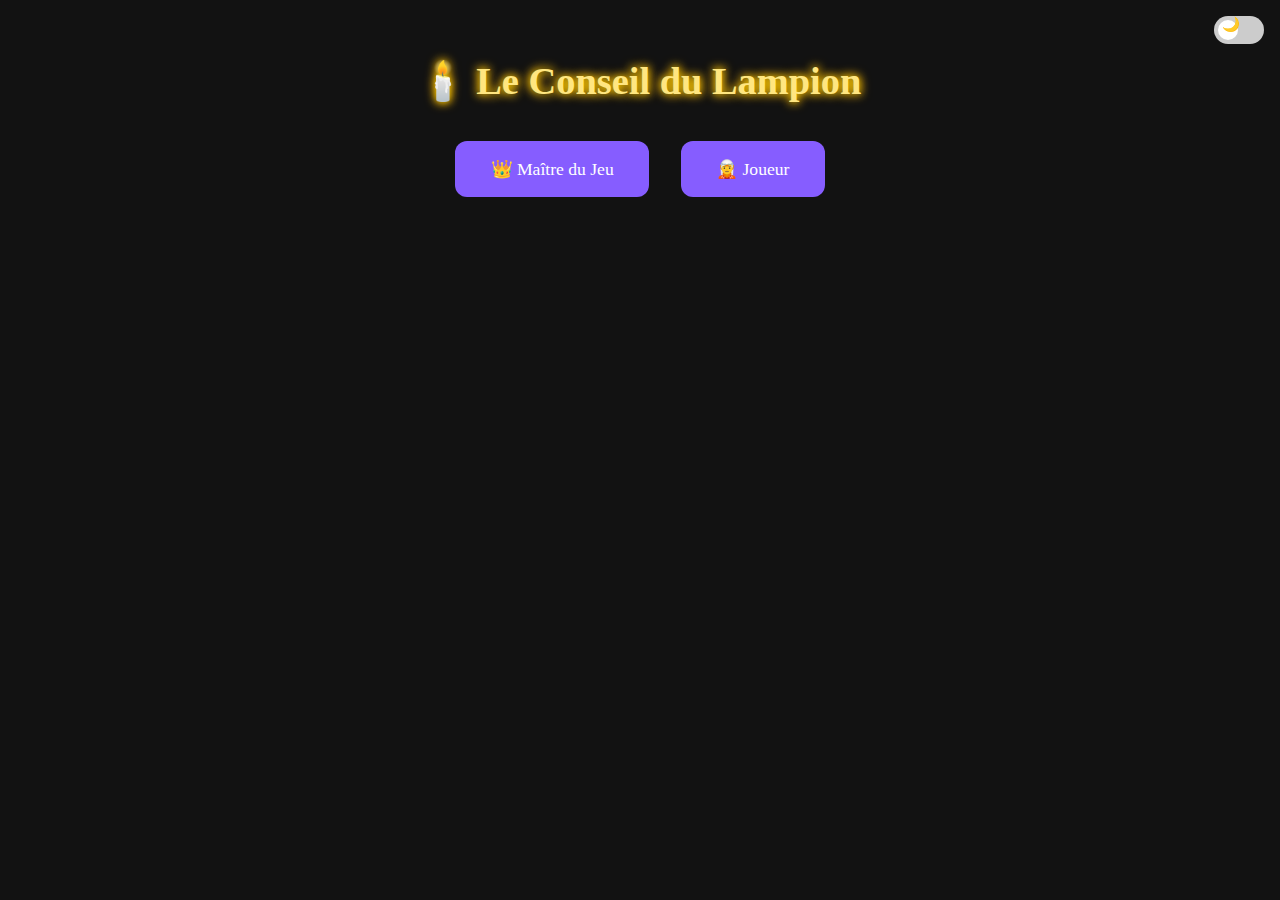
==== index.html @ 7841502f "Chanegement theme clair/sombre" ====
<!DOCTYPE html>
<html lang="fr">
<head>
  <meta charset="UTF-8" />
  <title>Accueil – Le Conseil du Lampion</title>
  <link rel="stylesheet" href="css/style.css" />
</head>
<body>
  <div class="theme-toggle-container">
    <label class="switch">
      <input type="checkbox" id="theme-toggle" />
      <span class="slider">
        <span class="icon-moon">🌙</span>
        <span class="icon-sun">🌞</span>
      </span>
    </label>
  </div>

  <h1>🕯️ Le Conseil du Lampion</h1>

  <div class="button-container">
    <a href="mj.html" class="btn-style">👑 Maître du Jeu</a>
    <a href="joueur.html" class="btn-style">🧝 Joueur</a>
  </div>

  <script src="js/theme.js"></script>
</body>
</html>
---- css/style.css ----
/* 🌙 Thème général */
body {
  background-color: #121212;
  color: #f0e6d2;
  font-family: 'Georgia', serif;
  padding: 2em;
  max-width: 800px;
  margin: auto;
  text-align: center;
}

h1 {
  font-size: 2.4em;
  color: #ffe680;
  margin-bottom: 1em;
  text-shadow: 0 0 8px #ffd700, 0 0 12px #ffa500;
}

h2 {
  color: #ffd95c;
  margin-top: 2em;
}

/* 💡 Boutons */
.btn-style, .button {
  background-color: #865dff;
  color: white;
  padding: 1em 2em;
  border-radius: 12px;
  font-size: 1.1em;
  font-family: 'Georgia', serif;
  border: none;
  text-decoration: none;
  cursor: pointer;
  transition: background-color 0.3s ease, transform 0.2s ease;
  display: inline-block;
  text-align: center;
}

.btn-style:hover, .button:hover {
  background-color: #a682ff;
  transform: scale(1.05);
}

/* 🟦 Conteneur des boutons */
.button-container {
  display: flex;
  justify-content: center;
  gap: 2em;
  margin-top: 2em;
  flex-wrap: wrap;
}

/* 🎚️ Toggle thème */
.theme-toggle-container {
  position: absolute;
  top: 1em;
  right: 1em;
}

.switch {
  position: relative;
  display: inline-block;
  width: 50px;
  height: 28px;
}

.switch input {
  opacity: 0;
  width: 0;
  height: 0;
}

.slider {
  position: absolute;
  cursor: pointer;
  top: 0;
  left: 0;
  right: 0;
  bottom: 0;
  background-color: #ccc;
  transition: .4s;
  border-radius: 28px;
}

.slider:before {
  position: absolute;
  content: "";
  height: 20px;
  width: 20px;
  left: 4px;
  bottom: 4px;
  background-color: white;
  transition: .4s;
  border-radius: 50%;
}

input:checked + .slider {
  background-color: #865dff;
}

input:checked + .slider:before {
  transform: translateX(22px);
}

/* 📱 Responsive */
@media screen and (max-width: 600px) {
  .button-container {
    flex-direction: column;
  }

  .btn-style, .button {
    width: 100%;
    max-width: 300px;
  }
}

/* 🌞 Thème clair activé */
body[data-theme='light'] {
  background-color: #f5f5f5;
  color: #121212;
}

body[data-theme='light'] h1 {
  color: #6a00ff;
  text-shadow: 0 0 8px #bb86fc, 0 0 12px #865dff;
}

body[data-theme='light'] h2 {
  color: #6a00ff;
}

body[data-theme='light'] .btn-style,
body[data-theme='light'] .button {
  background-color: #6a00ff;
  color: white;
}

body[data-theme='light'] .btn-style:hover,
body[data-theme='light'] .button:hover {
  background-color: #865dff;
}

/* 🌗 Pour garder un bon contraste */
body[data-theme='light'] input[type="text"],
body[data-theme='light'] input[type="number"] {
  background-color: #ffffff;
  color: #121212;
  border: 1px solid #ccc;
}

body[data-theme='light'] input:focus {
  border: 1px solid #865dff;
  background-color: #f0f0f0;
}

/* 🌈 Transition douce entre les thèmes */
body {
  transition: background-color 0.5s ease, color 0.5s ease;
}

input, h1, h2, p, .btn-style, .button, ul li, a {
  transition: background-color 0.5s ease, color 0.5s ease, border-color 0.5s ease;
}

/* 🌞/🌙 Icônes dynamiques dans le switch */
.icon-moon,
.icon-sun {
  position: absolute;
  font-size: 0.9em;
  pointer-events: none;
  transition: opacity 0.3s ease;
}

.icon-moon {
  opacity: 1;
  left: 8px;
}

.icon-sun {
  opacity: 0;
  right: 8px;
}

input:checked + .slider .icon-moon {
  opacity: 0;
}

input:checked + .slider .icon-sun {
  opacity: 1;
}
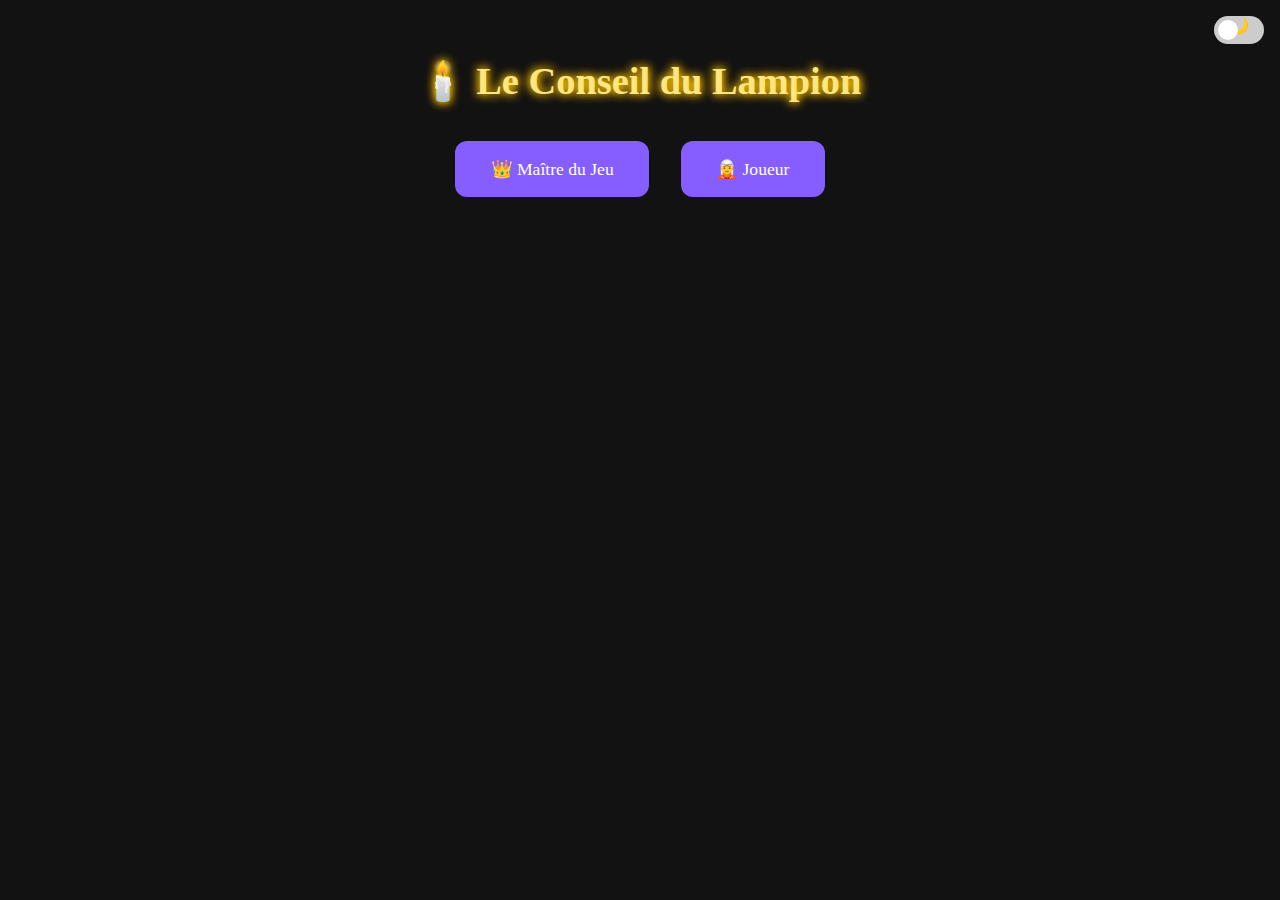
==== commit 57d6db4d: "Correction bouton theme" ====
--- a/index.html
+++ b/index.html
@@ -10,8 +10,7 @@
     <label class="switch">
       <input type="checkbox" id="theme-toggle" />
       <span class="slider">
-        <span class="icon-moon">🌙</span>
-        <span class="icon-sun">🌞</span>
+        <span class="theme-icon" id="theme-icon">🌙</span>
       </span>
     </label>
   </div>
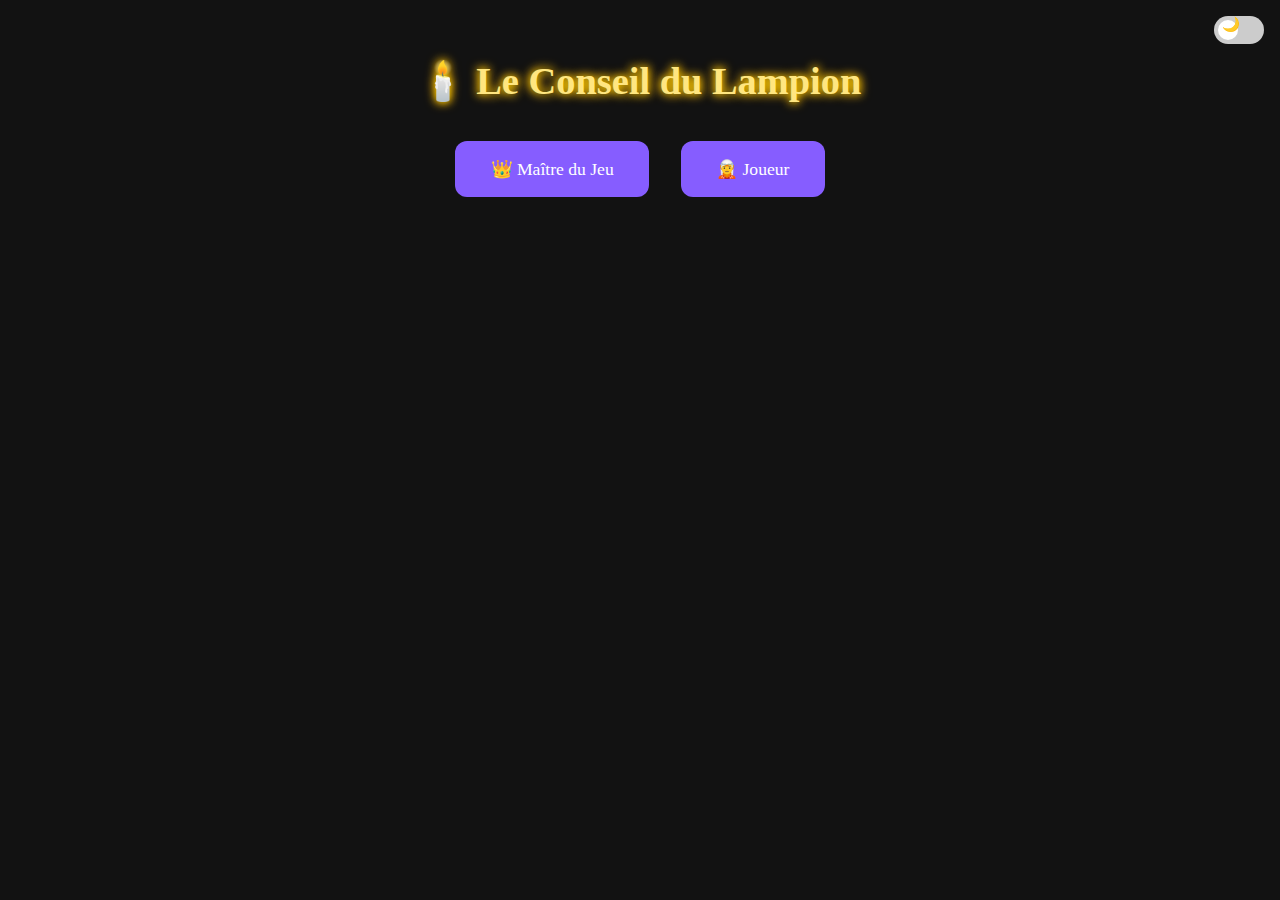
==== commit ed40d44d: "correction icone du bouton" ====
--- a/index.html
+++ b/index.html
@@ -10,7 +10,8 @@
     <label class="switch">
       <input type="checkbox" id="theme-toggle" />
       <span class="slider">
-        <span class="theme-icon" id="theme-icon">🌙</span>
+        <span class="icon-moon">🌙</span>
+        <span class="icon-sun">🌞</span>
       </span>
     </label>
   </div>
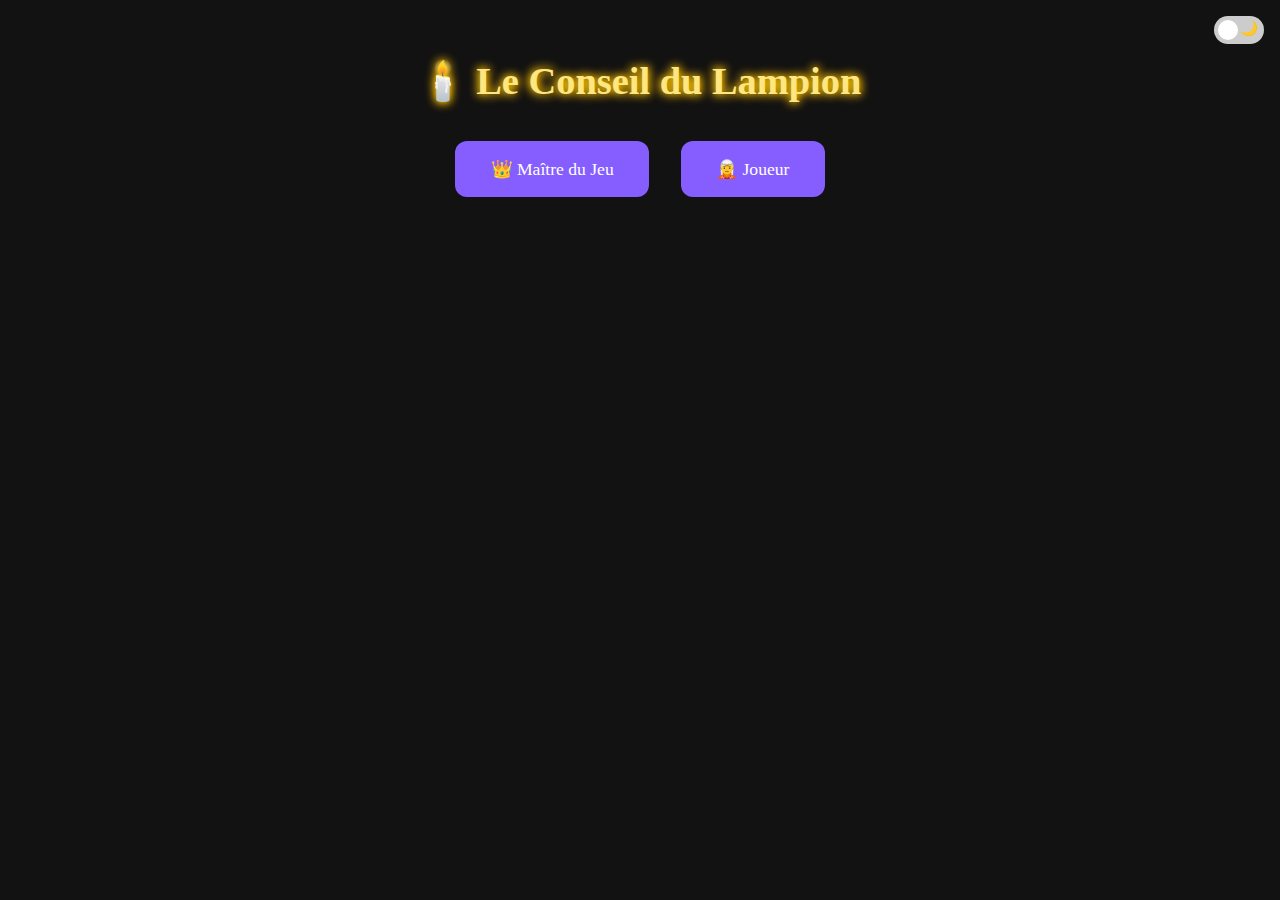
==== commit 48a46d5d: "debug theme" ====
--- a/index.html
+++ b/index.html
@@ -5,7 +5,7 @@
   <title>Accueil – Le Conseil du Lampion</title>
   <link rel="stylesheet" href="css/style.css" />
 </head>
-<body>
+<body data-theme="dark">
   <div class="theme-toggle-container">
     <label class="switch">
       <input type="checkbox" id="theme-toggle" />
--- a/css/style.css
+++ b/css/style.css
@@ -167,21 +167,25 @@
 .icon-moon,
 .icon-sun {
   position: absolute;
+  top: 4px;
   font-size: 0.9em;
   pointer-events: none;
   transition: opacity 0.3s ease;
 }
 
+/* 🌙 Lune à droite quand le bouton est désactivé */
 .icon-moon {
+  right: 6px;
   opacity: 1;
-  left: 8px;
 }
 
+/* 🌞 Soleil à gauche quand le bouton est activé */
 .icon-sun {
+  left: 6px;
   opacity: 0;
-  right: 8px;
 }
 
+/* 👇 Quand le bouton est activé (checked) */
 input:checked + .slider .icon-moon {
   opacity: 0;
 }
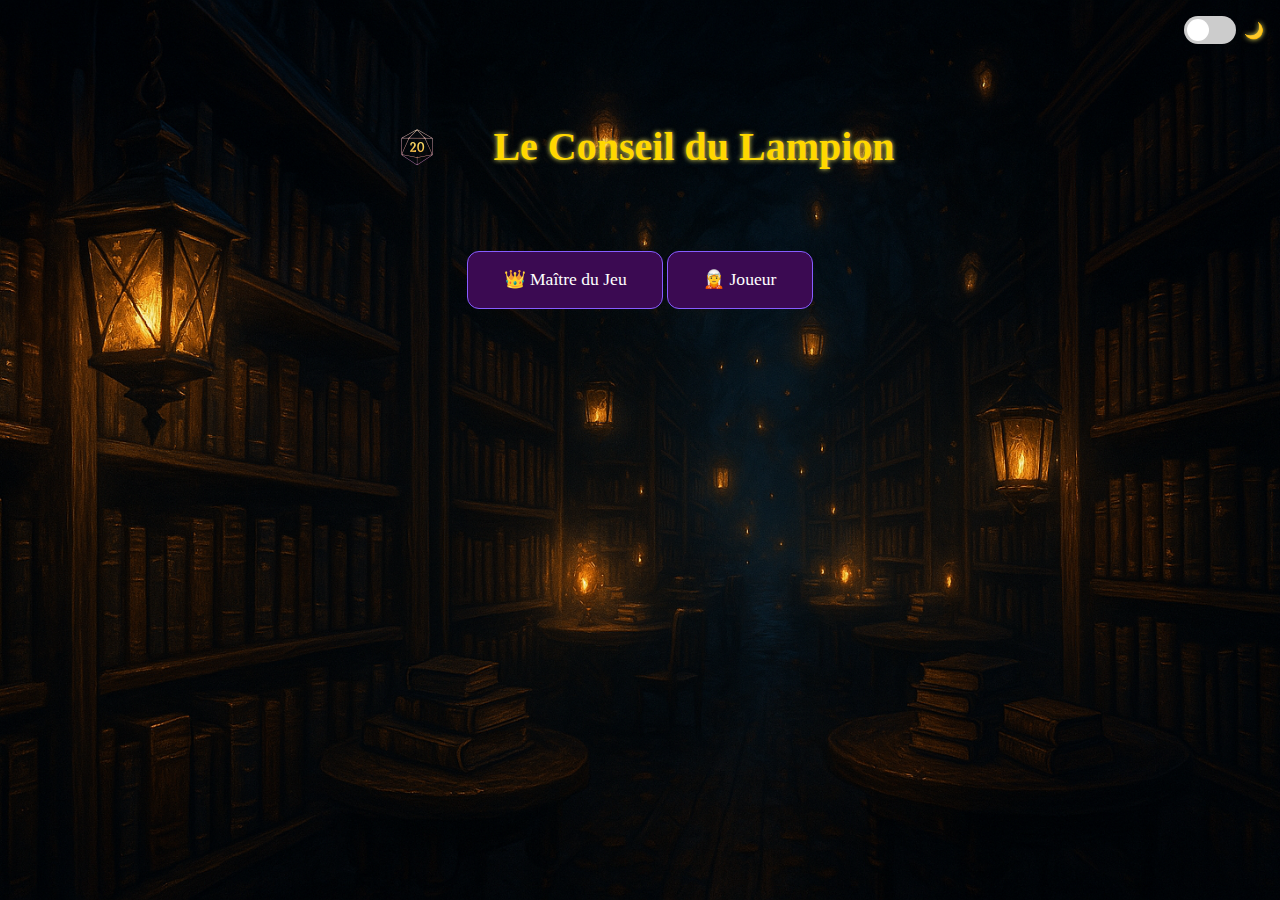
==== commit 33625919: "Mise a jours général des themes clair et sombre + optimisation css" ====
--- a/index.html
+++ b/index.html
@@ -1,28 +1,33 @@
 <!DOCTYPE html>
 <html lang="fr">
-<head>
-  <meta charset="UTF-8" />
-  <title>Accueil – Le Conseil du Lampion</title>
-  <link rel="stylesheet" href="css/style.css" />
-</head>
-<body data-theme="dark">
-  <div class="theme-toggle-container">
-    <label class="switch">
-      <input type="checkbox" id="theme-toggle" />
-      <span class="slider">
-        <span class="icon-moon">🌙</span>
-        <span class="icon-sun">🌞</span>
-      </span>
-    </label>
-  </div>
+  <head>
+    <meta charset="UTF-8" />
+    <meta name="viewport" content="width=device-width, initial-scale=1.0" />
+    <title>Le Conseil du Lampion</title>
+    <link rel="stylesheet" href="css/theme.css" />
+    <link rel="stylesheet" href="css/ui.css" />
+  </head>
+  <body data-theme="dark">
+    <div class="theme-toggle-container">
+      <span class="theme-icon sun">🌞</span>
+      <label class="switch">
+        <input type="checkbox" id="theme-toggle" />
+        <span class="slider"></span>
+      </label>
+      <span class="theme-icon moon">🌙</span>
+    </div>
 
-  <h1>🕯️ Le Conseil du Lampion</h1>
+    <main>
+      <h1>
+        <img src="assets/img/d20.png" alt="Dé 20" class="title-icon" />
+        Le Conseil du Lampion
+      </h1>
+      <div class="button-group">
+        <a href="mj.html" class="btn-style">👑 Maître du Jeu</a>
+        <a href="joueur.html" class="btn-style">🧝 Joueur</a>
+      </div>
+    </main>
 
-  <div class="button-container">
-    <a href="mj.html" class="btn-style">👑 Maître du Jeu</a>
-    <a href="joueur.html" class="btn-style">🧝 Joueur</a>
-  </div>
-
-  <script src="js/theme.js"></script>
-</body>
-</html>
+    <script src="js/theme.js"></script>
+  </body>
+</html>--- a/css/theme.css
+++ b/css/theme.css
@@ -0,0 +1,175 @@
+/* =============================================================
+   🌙 THÈME SOMBRE : Styles spécifiques au mode sombre
+   ============================================================= */
+
+   body[data-theme="dark"] {
+    background: url("../assets/img/fond-bibliotheque-sombre.png") no-repeat center center fixed;
+    background-size: cover;
+    background-color: #141414; /* Couleur de secours */
+    color: #f9f9f9;
+    font-family: 'Georgia', serif;
+    padding: 2em;
+  }
+  
+  body[data-theme="dark"] h1,
+  body[data-theme="dark"] h2,
+  body[data-theme="dark"] li,
+  body[data-theme="dark"] p,
+  body[data-theme="dark"] span,
+  body[data-theme="dark"] label {
+    color: #FFD700;
+    text-shadow: 0 0 5px #f5e960;
+  }
+  
+  
+  
+  /* =============================================================
+     ☀️ THÈME CLAIR : Styles spécifiques au mode clair
+     ============================================================= */
+  
+  body[data-theme="light"] {
+    background: url("../assets/img/fond-bibliotheque-clair.png") no-repeat center center fixed;
+    background-size: cover;
+    background-color: #ffffff; /* Couleur de secours */
+    color: #2b0040;
+    font-family: 'Georgia', serif;
+    padding: 2em;
+  }
+  
+  body[data-theme="light"] h1,
+  body[data-theme="light"] h2,
+  body[data-theme="light"] li,
+  body[data-theme="light"] p,
+  body[data-theme="light"] span,
+  body[data-theme="light"] label {
+    color: #2b0040;
+    text-shadow: 0 0 3px #ffffff;
+  }
+  
+  body[data-theme="light"] input::placeholder {
+    color: #4b2c6a;
+    text-shadow: 0 0 2px #ffffff;
+  }
+  
+  /* =============================================================
+     ✨ TRANSITIONS FLUIDES ENTRE THÈMES
+     ============================================================= */
+
+  body {
+      transition: background-color 0.6s ease, color 0.6s ease, background-image 0.6s ease;
+    }
+    
+    h1, h2, p, span, li, label {
+      transition: color 0.6s ease, text-shadow 0.6s ease;
+    }
+    
+    .title-icon {
+      transition: filter 0.6s ease, box-shadow 0.6s ease;
+    }
+  
+  /* =============================================================
+     🎯 CENTRAGE GLOBAL ET TITRE
+     ============================================================= */
+  
+  main {
+    display: flex;
+    flex-direction: column;
+    align-items: center;
+    margin-top: 3rem;
+    gap: 2rem;
+    text-align: center;
+  }
+  
+  h1 {
+    font-size: 2.5em;
+    margin-bottom: 1em;
+    text-align: center;
+    display: flex;
+    align-items: center;
+    justify-content: center;
+    gap: 0.5em;
+  }
+  
+  .title-icon {
+    width: 64px;
+    height: auto;
+    margin-right: 0.6em;
+    vertical-align: middle;
+    border-radius: 8px;
+    animation: rotate-slow 10s linear infinite;
+  }
+  
+  @keyframes rotate-slow {
+    0% { transform: rotate(0deg); }
+    100% { transform: rotate(360deg); }
+  }
+  
+  /* =============================================================
+     🌗 TOGGLE CLAIR/SOMBRE
+     ============================================================= */
+  
+  .theme-toggle-container {
+    position: absolute;
+    top: 1rem;
+    right: 1rem;
+    display: flex;
+    align-items: center;
+    gap: 0.5em;
+  }
+  
+  .theme-icon {
+    font-size: 1rem;
+    transition: opacity 0.3s ease;
+  }
+  
+  .sun { opacity: 0; }
+  .moon { opacity: 1; }
+  
+  body[data-theme="light"] .sun { opacity: 1; }
+  body[data-theme="light"] .moon { opacity: 0.2; }
+  
+  .switch {
+    position: relative;
+    display: inline-block;
+    width: 52px;
+    height: 28px;
+  }
+  
+  .switch input {
+    opacity: 0;
+    width: 0;
+    height: 0;
+  }
+  
+  .slider {
+    position: absolute;
+    cursor: pointer;
+    background-color: #ccc;
+    border-radius: 34px;
+    top: 0;
+    left: 0;
+    right: 0;
+    bottom: 0;
+    transition: background-color 0.3s ease;
+  }
+  
+  .slider::before {
+    content: "";
+    position: absolute;
+    height: 22px;
+    width: 22px;
+    left: 3px;
+    bottom: 3px;
+    background-color: white;
+    border-radius: 50%;
+    transition: transform 0.3s ease;
+  }
+  
+  .switch input:checked + .slider {
+    background-color: #865dff;
+  }
+  
+  .switch input:checked + .slider::before {
+    transform: translateX(24px);
+  }
+  --- a/css/ui.css
+++ b/css/ui.css
@@ -0,0 +1,76 @@
+/* 🔵 Boutons violets stylisés */
+.btn-style {
+    background-color: #3b0a52;
+    color: white;
+    padding: 1em 2em;
+    border-radius: 12px;
+    font-size: 1.1em;
+    font-family: 'Georgia', serif;
+    border: 1px solid #865dff;
+    text-decoration: none;
+    cursor: pointer;
+    transition: background-color 0.3s ease, transform 0.2s ease;
+    display: inline-block;
+    text-align: center;
+  }
+  
+  .btn-style:hover {
+    background-color: #501266;
+    transform: scale(1.05);
+  }
+  
+  /* 🔴 Boutons rouges (ex: suppression) */
+  .btn-danger {
+    background-color: #c0392b;
+    color: white;
+    border: none;
+    padding: 0.6em 1.2em;
+    border-radius: 8px;
+    font-family: 'Georgia', serif;
+    cursor: pointer;
+    transition: background-color 0.3s ease;
+  }
+  
+  .btn-danger:hover {
+    background-color: #e74c3c;
+  }
+
+  /* 📝 Champs de saisie texte, nombre, textarea */
+input[type="text"],
+input[type="number"],
+textarea {
+  padding: 0.6em 1em;
+  border-radius: 8px;
+  border: none;
+  font-family: 'Georgia', serif;
+  font-size: 1em;
+  background-color: #1e1e1e;
+  color: #f0e6d2;
+  box-shadow: 0 0 5px rgba(134, 93, 255, 0.3);
+  max-width: 300px;
+}
+
+/* 🌞 Thème clair pour les champs */
+body[data-theme='light'] input[type="text"],
+body[data-theme='light'] input[type="number"],
+body[data-theme='light'] textarea {
+  background-color: #f7f3ff;
+  color: #3b0a52;
+  box-shadow: 0 0 5px rgba(100, 50, 150, 0.2);
+}
+
+/* Effet focus (les deux thèmes) */
+input[type="text"]:focus,
+input[type="number"]:focus,
+textarea:focus {
+  border-color: #865dff;
+  background-color: #141414;
+  box-shadow: 0 0 12px rgba(134, 93, 255, 0.4);
+  outline: none;
+}
+
+body[data-theme='light'] input[type="text"]:focus,
+body[data-theme='light'] input[type="number"]:focus,
+body[data-theme='light'] textarea:focus {
+  background-color: #ede2ff;
+}
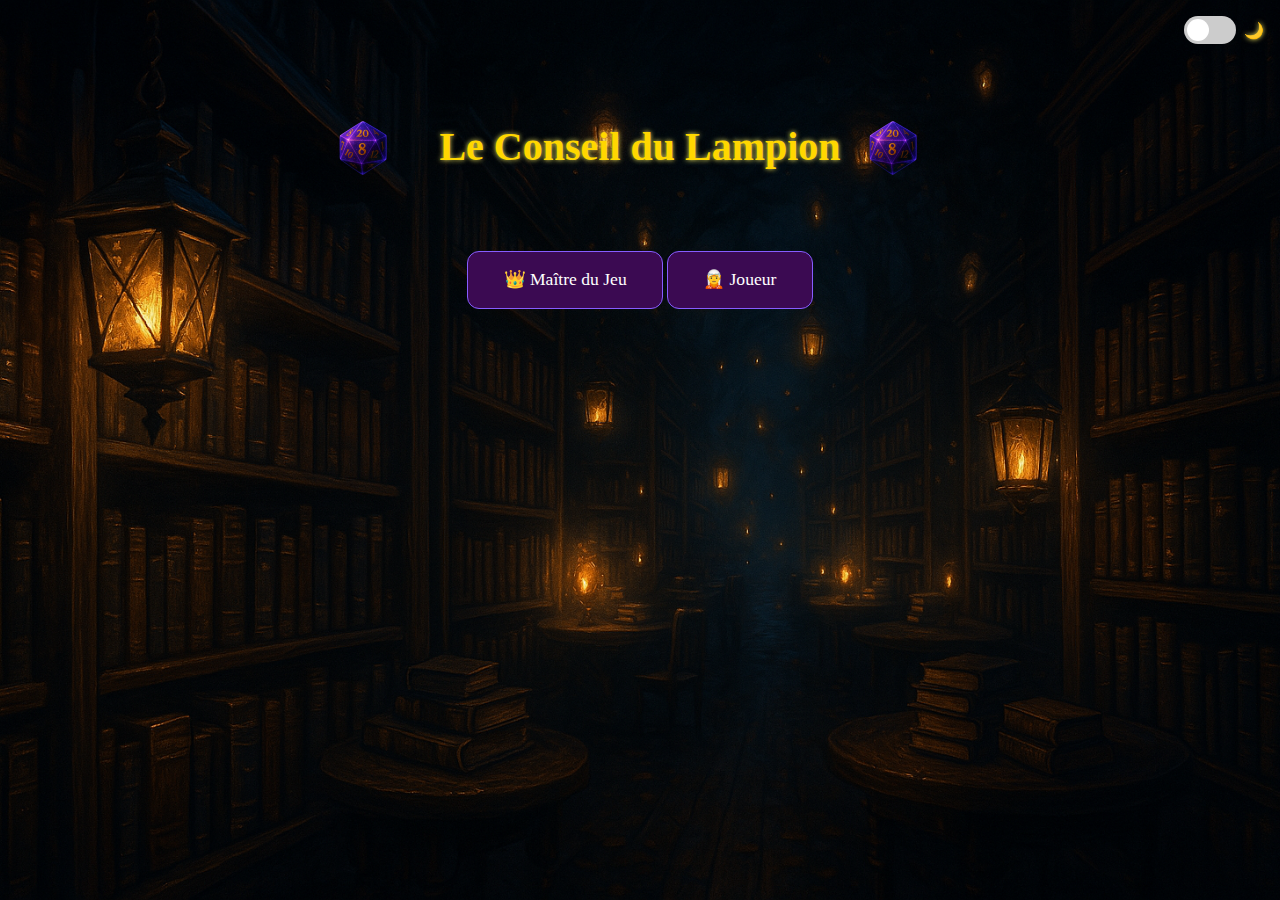
==== commit a6100ce3: "changement mineur" ====
--- a/index.html
+++ b/index.html
@@ -21,6 +21,7 @@
       <h1>
         <img src="assets/img/d20.png" alt="Dé 20" class="title-icon" />
         Le Conseil du Lampion
+        <img src="assets/img/d20.png" alt="Dé 20" class="title-icon" />
       </h1>
       <div class="button-group">
         <a href="mj.html" class="btn-style">👑 Maître du Jeu</a>
--- a/css/ui.css
+++ b/css/ui.css
@@ -1,41 +1,55 @@
+/* 🎨 UI.CSS – Styles regroupés pour l'application Le Conseil du Lampion */
+
+/* ------------------------------------------------------------------- */
+/* 🎭 Boutons */
+
 /* 🔵 Boutons violets stylisés */
 .btn-style {
-    background-color: #3b0a52;
-    color: white;
-    padding: 1em 2em;
-    border-radius: 12px;
-    font-size: 1.1em;
-    font-family: 'Georgia', serif;
-    border: 1px solid #865dff;
-    text-decoration: none;
-    cursor: pointer;
-    transition: background-color 0.3s ease, transform 0.2s ease;
-    display: inline-block;
-    text-align: center;
-  }
-  
-  .btn-style:hover {
-    background-color: #501266;
-    transform: scale(1.05);
-  }
-  
-  /* 🔴 Boutons rouges (ex: suppression) */
-  .btn-danger {
-    background-color: #c0392b;
-    color: white;
-    border: none;
-    padding: 0.6em 1.2em;
-    border-radius: 8px;
-    font-family: 'Georgia', serif;
-    cursor: pointer;
-    transition: background-color 0.3s ease;
-  }
-  
-  .btn-danger:hover {
-    background-color: #e74c3c;
-  }
+  background-color: #3b0a52;
+  color: white;
+  padding: 1em 2em;
+  border-radius: 12px;
+  font-size: 1.1em;
+  font-family: 'Georgia', serif;
+  border: 1px solid #865dff;
+  text-decoration: none;
+  cursor: pointer;
+  transition: background-color 0.3s ease, transform 0.2s ease;
+  display: inline-flex;
+  align-items: center;
+  gap: 0.5em;
+  text-align: center;
+}
 
-  /* 📝 Champs de saisie texte, nombre, textarea */
+.btn-style:hover {
+  background-color: #501266;
+  transform: scale(1.05);
+}
+
+/* 🔴 Boutons rouges (ex: suppression) */
+.btn-danger {
+  background-color: #c0392b;
+  color: white;
+  border: none;
+  padding: 0.6em 1.2em;
+  border-radius: 8px;
+  font-family: 'Georgia', serif;
+  cursor: pointer;
+  transition: background-color 0.3s ease;
+  display: inline-flex;
+  align-items: center;
+  gap: 0.5em;
+}
+
+.btn-danger:hover {
+  background-color: #e74c3c;
+}
+
+
+
+/* ------------------------------------------------------------------- */
+/* 📝 Champs de saisie */
+
 input[type="text"],
 input[type="number"],
 textarea {
@@ -48,9 +62,10 @@
   color: #f0e6d2;
   box-shadow: 0 0 5px rgba(134, 93, 255, 0.3);
   max-width: 300px;
+  transition: box-shadow 0.3s ease, background-color 0.3s ease;
 }
 
-/* 🌞 Thème clair pour les champs */
+/* ☀️ Thème clair pour les champs */
 body[data-theme='light'] input[type="text"],
 body[data-theme='light'] input[type="number"],
 body[data-theme='light'] textarea {
@@ -63,8 +78,7 @@
 input[type="text"]:focus,
 input[type="number"]:focus,
 textarea:focus {
-  border-color: #865dff;
-  background-color: #141414;
+  background-color: #2b2b2b;
   box-shadow: 0 0 12px rgba(134, 93, 255, 0.4);
   outline: none;
 }
@@ -74,3 +88,21 @@
 body[data-theme='light'] textarea:focus {
   background-color: #ede2ff;
 }
+
+/* ------------------------------------------------------------------- */
+/* ✨ Icônes seules (sans fond bouton) */
+.icon-btn {
+  background: none;
+  border: none;
+  cursor: pointer;
+  font-size: 1.4em;
+  padding: 0.3em;
+  display: inline-flex;
+  align-items: center;
+  justify-content: center;
+  transition: transform 0.2s ease;
+}
+
+.icon-btn:hover {
+  transform: scale(1.2);
+}
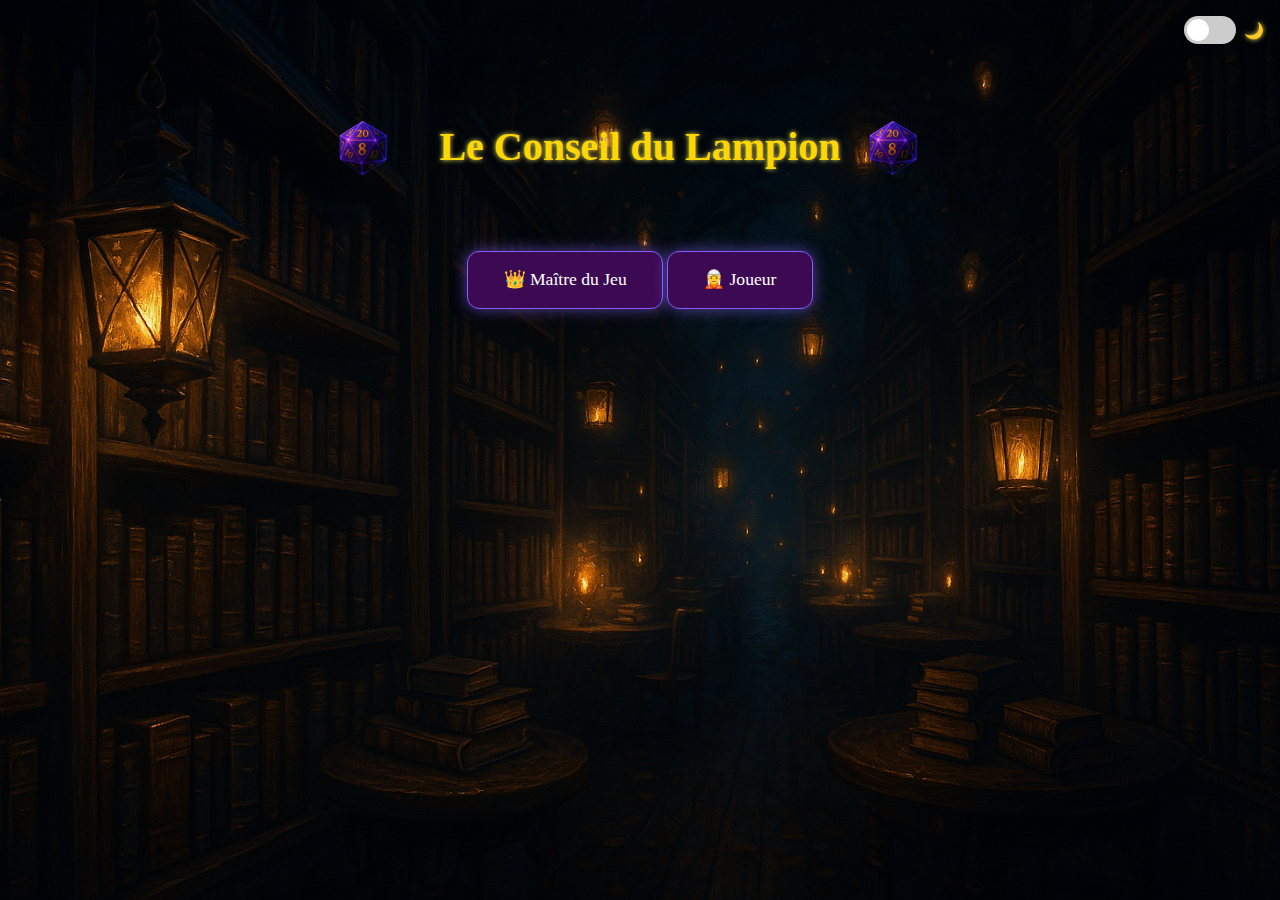
==== commit 85f8c310: "maj de tout" ====
--- a/index.html
+++ b/index.html
@@ -8,6 +8,16 @@
     <link rel="stylesheet" href="css/ui.css" />
   </head>
   <body data-theme="dark">
+    <!-- 🌗 Appliquer le thème dès le chargement -->
+    <script>
+      if (localStorage.getItem("theme") === "light") {
+        document.body.setAttribute("data-theme", "light");
+      } else {
+        document.body.setAttribute("data-theme", "dark");
+      }
+    </script>
+
+    <!-- 🌙 Toggle thème clair/sombre -->
     <div class="theme-toggle-container">
       <span class="theme-icon sun">🌞</span>
       <label class="switch">
@@ -29,6 +39,7 @@
       </div>
     </main>
 
+    <!-- ✅ Gestion du thème -->
     <script src="js/theme.js"></script>
   </body>
 </html>--- a/css/ui.css
+++ b/css/ui.css
@@ -4,7 +4,8 @@
 /* 🎭 Boutons */
 
 /* 🔵 Boutons violets stylisés */
-.btn-style {
+.btn-style,
+.btn-accueil-bottom {
   background-color: #3b0a52;
   color: white;
   padding: 1em 2em;
@@ -19,11 +20,30 @@
   align-items: center;
   gap: 0.5em;
   text-align: center;
-}
-
-.btn-style:hover {
+  box-shadow: 0 0 15px rgba(134, 93, 255, 0.6);
+}
+
+.btn-style:hover,
+.btn-accueil-bottom:hover {
   background-color: #501266;
   transform: scale(1.05);
+}
+
+/* Accueil texte sans fond mais bien visible */
+.bottom-nav a {
+  color: #ffcc00;
+  font-size: 1.2em;
+  font-weight: bold;
+  text-decoration: none;
+  font-family: 'Georgia', serif;
+  display: inline-flex;
+  align-items: center;
+  gap: 0.5em;
+}
+
+.bottom-nav a:hover {
+  text-decoration: underline;
+  color: #ffd700;
 }
 
 /* 🔴 Boutons rouges (ex: suppression) */
@@ -45,7 +65,13 @@
   background-color: #e74c3c;
 }
 
-
+/* 🔷 Position bas de page */
+.bottom-nav {
+  display: flex;
+  justify-content: center;
+  margin-top: 3rem;
+  margin-bottom: 2rem;
+}
 
 /* ------------------------------------------------------------------- */
 /* 📝 Champs de saisie */
@@ -106,3 +132,72 @@
 .icon-btn:hover {
   transform: scale(1.2);
 }
+
+/* ------------------------------------------------------------------- */
+/* 🪤 Fenêtre modale */
+.modal {
+  position: fixed;
+  top: 0;
+  left: 0;
+  height: 100vh;
+  width: 100vw;
+  background-color: rgba(0, 0, 0, 0.6);
+  display: flex;
+  justify-content: center;
+  align-items: center;
+  z-index: 1000;
+}
+
+/* 🪡 Contenu centré du modal */
+.modal-content {
+  background-color: var(--background-color);
+  padding: 2rem;
+  border-radius: 12px;
+  box-shadow: 0 0 20px rgba(0, 0, 0, 0.5);
+  width: 90%;
+  max-width: 500px;
+  animation: popup 0.2s ease-in-out;
+}
+
+@keyframes popup {
+  from {
+    transform: scale(0.9);
+    opacity: 0;
+  }
+  to {
+    transform: scale(1);
+    opacity: 1;
+  }
+}
+
+.hidden {
+  display: none !important;
+}
+
+.modal-buttons .btn-style,
+.modal-buttons .btn-danger {
+  display: flex;
+  align-items: center;
+  justify-content: center;
+  font-size: 1rem;
+  padding: 0.8rem 1.2rem;
+  border-radius: 1.2rem;
+  min-width: 140px;
+  height: 50px;
+  box-sizing: border-box;
+  gap: 0.5rem;
+}
+
+.modal-buttons {
+  display: flex;
+  justify-content: center;
+  gap: 1.5rem;
+  margin-top: 1rem;
+}
+
+.modal-buttons .btn-style i,
+.modal-buttons .btn-danger i {
+  display: inline-flex;
+  align-items: center;
+  justify-content: center;
+}
